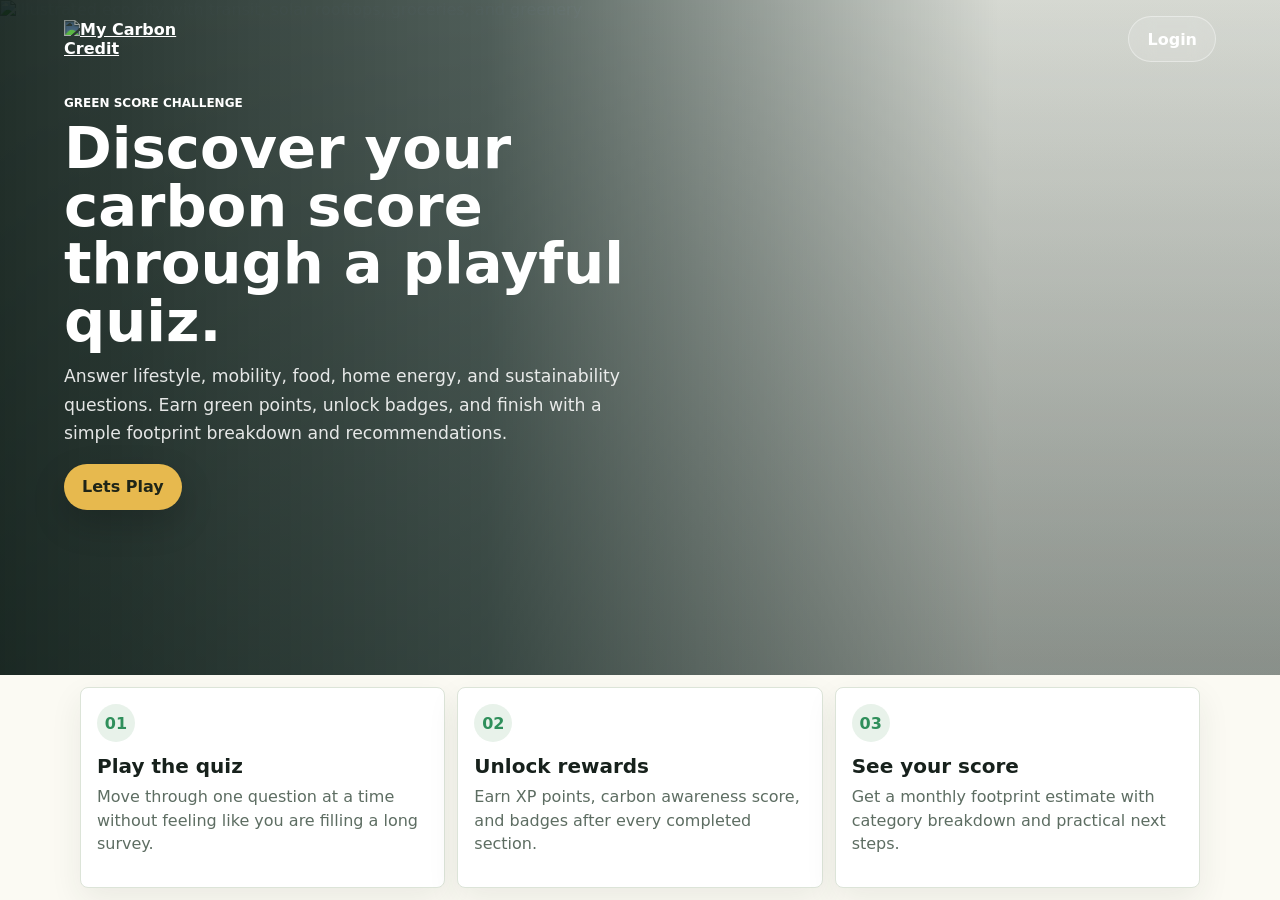
==== index.html @ 9477eb22 "Working Code - Initial Push" ====
<!doctype html>
<html lang="en">

<head>
  <meta charset="UTF-8" />
  <meta name="viewport" content="width=device-width, initial-scale=1.0" />
  <title>My Carbon Credit | Green Score Quiz</title>
  <link rel="stylesheet" href="styles.css" />
</head>

<body>
  <main class="app-shell">
    <section class="hero" aria-labelledby="app-title">
      <img class="hero-image" src="assets/hero-eco-city.png"
        alt="Illustrated eco city with transit, solar rooftops, groceries, and greenery" />
      <div class="hero-overlay"></div>
      <nav class="topbar" aria-label="Primary">
        <a class="brand-mark" href="index.html" aria-label="My Carbon Credit home">
          <img class="brand-logo full-brand-logo" src="assets/my-carbon-credit-logo.svg" alt="My Carbon Credit" />
        </a>
        <button class="ghost-button" id="loginButton" type="button">Login</button>
      </nav>
      <div class="hero-copy">
        <p class="eyebrow">Green Score Challenge</p>
        <h1 id="app-title">Discover your carbon score through a playful quiz.</h1>
        <p>
          Answer lifestyle, mobility, food, home energy, and sustainability questions. Earn green points,
          unlock badges, and finish with a simple footprint breakdown and recommendations.
        </p>
        <div class="hero-actions">
          <a class="primary-button" href="quiz.html">Lets Play</a>
        </div>
      </div>
    </section>

    <section class="landing-feature-band" aria-label="Quiz highlights">
      <article>
        <span>01</span>
        <h2>Play the quiz</h2>
        <p>Move through one question at a time without feeling like you are filling a long survey.</p>
      </article>
      <article>
        <span>02</span>
        <h2>Unlock rewards</h2>
        <p>Earn XP points, carbon awareness score, and badges after every completed section.</p>
      </article>
      <article>
        <span>03</span>
        <h2>See your score</h2>
        <p>Get a monthly footprint estimate with category breakdown and practical next steps.</p>
      </article>
    </section>
  </main>

  <dialog class="signin-dialog" id="loginDialog">
    <form method="dialog" class="signin-card">
      <button class="close-button" value="cancel" aria-label="Close" type="submit">x</button>
      <p class="micro-label">Login</p>
      <h2>Sign in to save your score.</h2>
      <div class="login-options" aria-label="Login providers">
        <a class="provider-button google-login" href="https://accounts.google.com/" target="_blank" rel="noopener">
          <svg class="provider-logo" viewBox="0 0 24 24" aria-hidden="true">
            <path fill="#4285F4"
              d="M22.56 12.25c0-.78-.07-1.53-.2-2.25H12v4.26h5.92c-.26 1.37-1.04 2.53-2.21 3.31v2.77h3.57c2.08-1.92 3.28-4.74 3.28-8.09z" />
            <path fill="#34A853"
              d="M12 23c2.97 0 5.46-.98 7.28-2.66l-3.57-2.77c-.98.66-2.23 1.06-3.71 1.06-2.86 0-5.29-1.93-6.16-4.53H2.18v2.84C3.99 20.53 7.7 23 12 23z" />
            <path fill="#FBBC05"
              d="M5.84 14.1c-.22-.66-.35-1.36-.35-2.1s.13-1.44.35-2.1V7.06H2.18C1.43 8.55 1 10.22 1 12s.43 3.45 1.18 4.94l3.66-2.84z" />
            <path fill="#EA4335"
              d="M12 5.38c1.62 0 3.06.56 4.21 1.64l3.15-3.15C17.45 2.09 14.97 1 12 1 7.7 1 3.99 3.47 2.18 7.06L5.84 9.9C6.71 7.31 9.14 5.38 12 5.38z" />
          </svg>
          Continue with Google
        </a>
        <a class="provider-button microsoft-login" href="https://login.microsoftonline.com/" target="_blank"
          rel="noopener">
          <svg class="provider-logo microsoft-logo" viewBox="0 0 23 23" aria-hidden="true">
            <path fill="#F25022" d="M1 1h10v10H1z" />
            <path fill="#7FBA00" d="M12 1h10v10H12z" />
            <path fill="#00A4EF" d="M1 12h10v10H1z" />
            <path fill="#FFB900" d="M12 12h10v10H12z" />
          </svg>
          Continue with Microsoft
        </a>
      </div>
    </form>
  </dialog>

  <script>
    const loginDialog = document.querySelector("#loginDialog");
    document.querySelector("#loginButton").addEventListener("click", () => loginDialog.showModal());
  </script>
</body>

</html>
---- styles.css ----
:root {
  --ink: #17211c;
  --muted: #5d6d62;
  --paper: #fbfaf3;
  --panel: #ffffff;
  --line: #dce4d8;
  --leaf: #2f8f5b;
  --moss: #6c8c3f;
  --teal: #2d8f90;
  --sun: #e7b94e;
  --coral: #d86a52;
  --sky: #dff0ee;
  --shadow: 0 18px 60px rgba(34, 48, 37, 0.14);
}

* {
  box-sizing: border-box;
}

html {
  scroll-behavior: smooth;
}

body {
  margin: 0;
  background: var(--paper);
  color: var(--ink);
  font-family: Inter, ui-sans-serif, system-ui, -apple-system, BlinkMacSystemFont, "Segoe UI", sans-serif;
}

button,
input,
select,
textarea {
  font: inherit;
}

button,
a {
  -webkit-tap-highlight-color: transparent;
}

.app-shell {
  min-height: 100vh;
  display: flex;
  flex-direction: column;
}

.hero {
  position: relative;
  flex: 1;
  min-height: 0;
  overflow: hidden;
  color: white;
  display: flex;
  flex-direction: column;
}

.hero-image,
.hero-overlay {
  position: absolute;
  inset: 0;
  width: 100%;
  height: 100%;
}

.hero-image {
  object-fit: cover;
}

.hero-overlay {
  background:
    linear-gradient(90deg, rgba(12, 27, 22, 0.9) 0%, rgba(14, 34, 30, 0.72) 38%, rgba(16, 40, 35, 0.16) 78%),
    linear-gradient(0deg, rgba(23, 33, 28, 0.4), rgba(23, 33, 28, 0));
}

.topbar {
  position: relative;
}

.hero-copy {
  position: relative;
  z-index: 1;
}

.topbar {
  display: flex;
  align-items: center;
  justify-content: space-between;
  gap: 16px;
  padding: 16px clamp(20px, 5vw, 72px);
}

.brand-mark {
  display: inline-flex;
  align-items: center;
  gap: 10px;
  font-weight: 800;
}

.brand-logo {
  width: 42px;
  height: 42px;
  display: block;
  border-radius: 50%;
  background: transparent;
}

.full-brand-logo {
  width: 140px;
  height: auto;
  object-fit: contain;
  background: transparent;
  padding: 0;
  border-radius: 0;
  border: none;
  filter: invert(1) hue-rotate(180deg) brightness(1.2);
  mix-blend-mode: screen;
  transition: transform 260ms ease, filter 260ms ease;
}

.full-brand-logo:hover {
  transform: scale(1.05);
  filter: invert(1) hue-rotate(180deg) brightness(1.5);
}

.hero-copy {
  width: min(680px, calc(100% - 40px));
  margin: clamp(10px, 2vh, 30px) 0 0 clamp(20px, 5vw, 72px);
  padding-bottom: 20px;
}

.eyebrow,
.micro-label {
  margin: 0;
  color: inherit;
  font-size: 0.75rem;
  font-weight: 800;
  letter-spacing: 0;
  text-transform: uppercase;
}

.hero-copy h1 {
  margin: 10px 0 12px;
  max-width: 650px;
  font-size: clamp(2.2rem, min(4.5vw, 7vh), 4rem);
  line-height: 1;
  letter-spacing: 0;
}

.hero-copy p:not(.eyebrow) {
  max-width: 580px;
  margin: 0;
  color: rgba(255, 255, 255, 0.88);
  font-size: 1.08rem;
  line-height: 1.65;
}

.hero-actions,
.badge-row {
  display: flex;
  flex-wrap: wrap;
  gap: 12px;
  margin-top: 16px;
}

.primary-button,
.secondary-button,
.ghost-button,
.text-button {
  border: 0;
  cursor: pointer;
  text-decoration: none;
}

.primary-button,
.secondary-button,
.ghost-button {
  min-height: 46px;
  display: inline-flex;
  align-items: center;
  justify-content: center;
  border-radius: 999px;
  padding: 0 18px;
  font-weight: 800;
}

.primary-button {
  background: var(--sun);
  color: #1f2518;
  box-shadow: 0 14px 34px rgba(0, 0, 0, 0.18);
}

.secondary-button,
.ghost-button {
  border: 1px solid rgba(255, 255, 255, 0.4);
  background: rgba(255, 255, 255, 0.13);
  color: white;
  backdrop-filter: blur(12px);
}

.score-strip {
  width: min(1120px, calc(100% - 32px));
  display: grid;
  grid-template-columns: repeat(4, 1fr);
  gap: 1px;
  margin: -54px auto 0;
  position: relative;
  z-index: 2;
  overflow: hidden;
  border: 1px solid var(--line);
  border-radius: 8px;
  background: var(--line);
  box-shadow: var(--shadow);
}

.landing-feature-band {
  width: min(1120px, calc(100% - 32px));
  display: grid;
  grid-template-columns: repeat(3, minmax(0, 1fr));
  gap: 12px;
  margin: 12px auto;
  flex-shrink: 0;
}

.landing-feature-band article {
  border: 1px solid var(--line);
  border-radius: 8px;
  background: white;
  padding: 16px;
  box-shadow: 0 12px 32px rgba(34, 48, 37, 0.08);
}

.landing-feature-band span {
  width: 38px;
  height: 38px;
  display: grid;
  place-items: center;
  border-radius: 50%;
  background: #e8f2ea;
  color: var(--leaf);
  font-weight: 900;
}

.landing-feature-band h2 {
  margin-top: 14px;
  font-size: 1.25rem;
}

.landing-feature-band p {
  color: var(--muted);
  line-height: 1.45;
  margin-top: 8px;
}

.score-strip>div {
  min-height: 108px;
  padding: 20px;
  background: var(--panel);
}

.score-strip .micro-label {
  color: var(--muted);
}

.score-strip strong {
  display: block;
  margin-top: 8px;
  font-size: clamp(1.2rem, 2vw, 1.7rem);
}

.progress-wrap span {
  display: block;
  color: var(--muted);
  font-size: 0.9rem;
  font-weight: 800;
}

.progress-track {
  height: 12px;
  margin-top: 14px;
  overflow: hidden;
  border-radius: 999px;
  background: #e9efe6;
}

.progress-track span {
  width: 0%;
  height: 100%;
  background: linear-gradient(90deg, var(--leaf), var(--sun), var(--coral));
  transition: width 250ms ease;
}

.workspace {
  width: min(1240px, calc(100% - 32px));
  display: grid;
  grid-template-columns: 210px minmax(0, 1fr) 360px;
  gap: 18px;
  margin: 34px auto 72px;
  align-items: start;
}

.journey-panel,
.quest-card,
.score-card,
.breakdown-card,
.recommend-card {
  border: 1px solid var(--line);
  border-radius: 8px;
  background: rgba(255, 255, 255, 0.82);
  box-shadow: 0 12px 32px rgba(34, 48, 37, 0.08);
}

.journey-panel {
  position: sticky;
  top: 18px;
  display: grid;
  gap: 8px;
  padding: 10px;
}

.step-tab {
  min-height: 56px;
  display: flex;
  align-items: center;
  gap: 10px;
  border: 0;
  border-radius: 7px;
  background: transparent;
  color: var(--muted);
  cursor: pointer;
  font-weight: 800;
  text-align: left;
}

.step-tab.active {
  background: #e8f2ea;
  color: var(--ink);
}

.step-icon {
  width: 34px;
  height: 34px;
  display: inline-flex;
  align-items: center;
  justify-content: center;
  flex: 0 0 auto;
  border-radius: 50%;
  background: white;
  color: var(--leaf);
  font-size: 0.78rem;
}

.quest-board {
  min-width: 0;
}

.quest-card {
  display: none;
  min-height: 610px;
  padding: clamp(20px, 4vw, 34px);
}

.quest-card.active {
  display: block;
}

.card-heading {
  margin-bottom: 26px;
}

.card-heading .micro-label {
  color: var(--leaf);
}

.card-heading p:not(.micro-label) {
  max-width: 680px;
  margin: 12px 0 0;
  color: var(--muted);
  line-height: 1.55;
}

h2,
h3 {
  margin: 8px 0 0;
  letter-spacing: 0;
  line-height: 1.06;
}

h2 {
  font-size: clamp(2rem, 4vw, 3.4rem);
}

h3 {
  font-size: 1.15rem;
}

.choice-grid {
  display: grid;
  grid-template-columns: repeat(2, minmax(0, 1fr));
  gap: 12px;
}

.choice-grid.three {
  grid-template-columns: repeat(3, minmax(0, 1fr));
}

.commute-grid {
  grid-template-columns: repeat(5, minmax(0, 1fr));
}

.compact-grid {
  grid-template-columns: repeat(3, minmax(0, 1fr));
}

.question-stack {
  display: grid;
  gap: 24px;
}

.question-block {
  min-width: 0;
  margin: 0;
  border: 0;
  padding: 0;
}

.question-block legend,
.select-field span,
.text-field span {
  display: block;
  margin-bottom: 12px;
  color: var(--ink);
  font-weight: 900;
}

.hidden-question {
  display: none;
}

.choice-card {
  min-height: 128px;
  display: grid;
  align-content: start;
  gap: 9px;
  border: 1px solid var(--line);
  border-radius: 8px;
  padding: 16px;
  background: #fffef8;
  cursor: pointer;
  transition: transform 160ms ease, border-color 160ms ease, background 160ms ease;
}

.choice-card:hover {
  transform: translateY(-2px);
  border-color: rgba(47, 143, 91, 0.5);
}

.choice-card input {
  width: 20px;
  height: 20px;
  accent-color: var(--leaf);
}

.choice-card:has(input:checked) {
  border-color: var(--leaf);
  background: #edf7ee;
}

.choice-card span {
  font-size: 1.05rem;
  font-weight: 900;
}

.choice-card small {
  color: var(--muted);
  line-height: 1.45;
}

.range-field {
  display: grid;
  gap: 16px;
  margin: 26px 0;
}

.range-field span {
  display: flex;
  align-items: center;
  justify-content: space-between;
  gap: 16px;
  color: var(--muted);
  font-weight: 800;
}

.range-field strong {
  color: var(--ink);
  white-space: nowrap;
}

input[type="range"] {
  width: 100%;
  accent-color: var(--leaf);
}

.select-field,
.text-field {
  display: grid;
  gap: 0;
}

.select-field select,
.text-field textarea {
  width: 100%;
  border: 1px solid var(--line);
  border-radius: 8px;
  background: #fffef8;
  color: var(--ink);
  outline: 0;
}

.select-field select {
  min-height: 50px;
  padding: 0 14px;
  cursor: pointer;
}

.text-field textarea {
  min-height: 96px;
  resize: vertical;
  padding: 14px;
  line-height: 1.45;
}

.select-field select:focus,
.text-field textarea:focus,
.signin-card input:focus {
  border-color: var(--leaf);
  box-shadow: 0 0 0 4px rgba(47, 143, 91, 0.12);
}

.results-panel {
  position: sticky;
  top: 18px;
  display: grid;
  gap: 14px;
}

.score-card,
.breakdown-card,
.recommend-card {
  padding: 20px;
}

.score-card .micro-label {
  color: var(--leaf);
}

.score-ring {
  width: 208px;
  height: 208px;
  display: grid;
  place-items: center;
  margin: 18px auto;
  border-radius: 50%;
  background:
    radial-gradient(circle at center, white 0 56%, transparent 57%),
    conic-gradient(var(--leaf) var(--score-angle), #e9efe6 0);
}

.score-ring span {
  display: block;
  font-size: 3.3rem;
  font-weight: 900;
  line-height: 1;
}

.score-ring small {
  display: block;
  width: 100px;
  color: var(--muted);
  text-align: center;
  line-height: 1.25;
}

#scoreNarrative {
  color: var(--muted);
  line-height: 1.55;
}

.badge {
  border: 1px solid var(--line);
  border-radius: 999px;
  padding: 8px 10px;
  background: #fffef8;
  color: var(--muted);
  font-size: 0.82rem;
  font-weight: 800;
}

.section-title {
  display: flex;
  align-items: center;
  justify-content: space-between;
  gap: 12px;
  margin-bottom: 14px;
}

.text-button {
  background: transparent;
  color: var(--teal);
  font-weight: 900;
}

.breakdown-item {
  display: grid;
  gap: 7px;
  margin: 14px 0;
}

.breakdown-top {
  display: flex;
  justify-content: space-between;
  gap: 12px;
  font-weight: 800;
}

.mini-track {
  height: 9px;
  overflow: hidden;
  border-radius: 999px;
  background: #e9efe6;
}

.mini-track span {
  display: block;
  height: 100%;
  background: var(--bar-color, var(--leaf));
}

ol {
  display: grid;
  gap: 12px;
  margin: 0;
  padding-left: 21px;
}

li {
  color: var(--muted);
  line-height: 1.45;
}

li strong {
  color: var(--ink);
}

dialog {
  border: 0;
  padding: 0;
  background: transparent;
}

dialog::backdrop {
  background: rgba(11, 21, 16, 0.56);
  backdrop-filter: blur(4px);
}

.signin-card,
.factor-card {
  width: min(460px, calc(100vw - 32px));
  position: relative;
  display: grid;
  gap: 16px;
  border-radius: 8px;
  background: white;
  padding: 26px;
  box-shadow: var(--shadow);
}

.factor-card {
  width: min(620px, calc(100vw - 32px));
}

.signin-card .micro-label,
.factor-card .micro-label {
  color: var(--leaf);
}

.signin-card label {
  display: grid;
  gap: 8px;
  color: var(--muted);
  font-weight: 800;
}

.signin-card input {
  width: 100%;
  min-height: 46px;
  border: 1px solid var(--line);
  border-radius: 7px;
  padding: 0 12px;
}

.login-options {
  display: grid;
  gap: 10px;
}

.provider-button {
  min-height: 56px;
  display: flex;
  align-items: center;
  justify-content: center;
  gap: 12px;
  border: 1px solid rgba(255, 255, 255, 0.08);
  border-radius: 999px;
  background: #2d2d2f;
  color: white;
  cursor: pointer;
  padding: 0 22px;
  font-weight: 900;
  text-decoration: none;
  box-shadow: 0 12px 26px rgba(23, 33, 28, 0.12);
  transition: transform 160ms ease, background 160ms ease;
}

.provider-button:hover {
  background: #232325;
  transform: translateY(-1px);
}

.provider-logo {
  width: 24px;
  height: 24px;
  flex: 0 0 auto;
}

.microsoft-logo {
  width: 22px;
  height: 22px;
}

.login-divider {
  display: grid;
  place-items: center;
  color: var(--muted);
  font-size: 0.82rem;
  font-weight: 800;
}

.close-button {
  position: absolute;
  top: 12px;
  right: 12px;
  width: 34px;
  height: 34px;
  border: 0;
  border-radius: 50%;
  background: #eef4ec;
  color: var(--muted);
  cursor: pointer;
  font-weight: 900;
}

.full {
  width: 100%;
}

.about-section {
  width: min(1120px, calc(100% - 32px));
  margin: 80px auto;
  padding: clamp(20px, 4vw, 40px);
  border: 1px solid var(--line);
  border-radius: 8px;
  background: white;
  box-shadow: 0 12px 32px rgba(34, 48, 37, 0.08);
}

.about-content {
  max-width: 800px;
  margin: 0 auto;
}

.about-content h2 {
  font-size: clamp(2rem, 3.5vw, 2.5rem);
  margin-bottom: 24px;
  color: var(--leaf);
}

.about-content h3 {
  font-size: 1.5rem;
  margin: 32px 0 16px;
  color: var(--moss);
}

.about-content p {
  color: var(--muted);
  line-height: 1.65;
  margin-bottom: 16px;
  font-size: 1.05rem;
}

.about-content ul {
  color: var(--muted);
  line-height: 1.65;
  margin-bottom: 24px;
  font-size: 1.05rem;
  padding-left: 24px;
}

.about-content li {
  margin-bottom: 8px;
}

.about-content .privacy-note {
  margin-top: 32px;
  padding: 16px;
  background: #f8faf7;
  border-left: 4px solid var(--leaf);
  border-radius: 4px;
  font-size: 0.95rem;
  font-style: italic;
}

@media (max-width: 1050px) {
  .workspace {
    grid-template-columns: 1fr;
  }

  .journey-panel,
  .results-panel {
    position: static;
  }

  .journey-panel {
    grid-template-columns: repeat(5, 1fr);
  }

  .step-tab {
    justify-content: center;
    flex-direction: column;
    min-height: 78px;
    font-size: 0.82rem;
    text-align: center;
  }
}

@media (max-width: 760px) {
  .hero {
    min-height: 640px;
  }

  .hero-overlay {
    background: linear-gradient(180deg, rgba(12, 27, 22, 0.88), rgba(12, 27, 22, 0.68) 64%, rgba(12, 27, 22, 0.3));
  }

  .topbar {
    padding: 18px;
  }

  .hero-copy {
    width: calc(100% - 36px);
    margin: 58px 18px 0;
  }

  .score-strip {
    grid-template-columns: repeat(2, 1fr);
  }

  .landing-feature-band {
    grid-template-columns: 1fr;
  }

  .journey-panel {
    grid-template-columns: repeat(2, 1fr);
  }

  .choice-grid,
  .choice-grid.three,
  .commute-grid,
  .compact-grid {
    grid-template-columns: 1fr;
  }

  .quest-card {
    min-height: 0;
  }
}

@media (max-width: 520px) {
  .score-strip {
    grid-template-columns: 1fr;
  }

  .hero-actions {
    flex-direction: column;
    align-items: stretch;
  }

  .score-ring {
    width: 176px;
    height: 176px;
  }
}
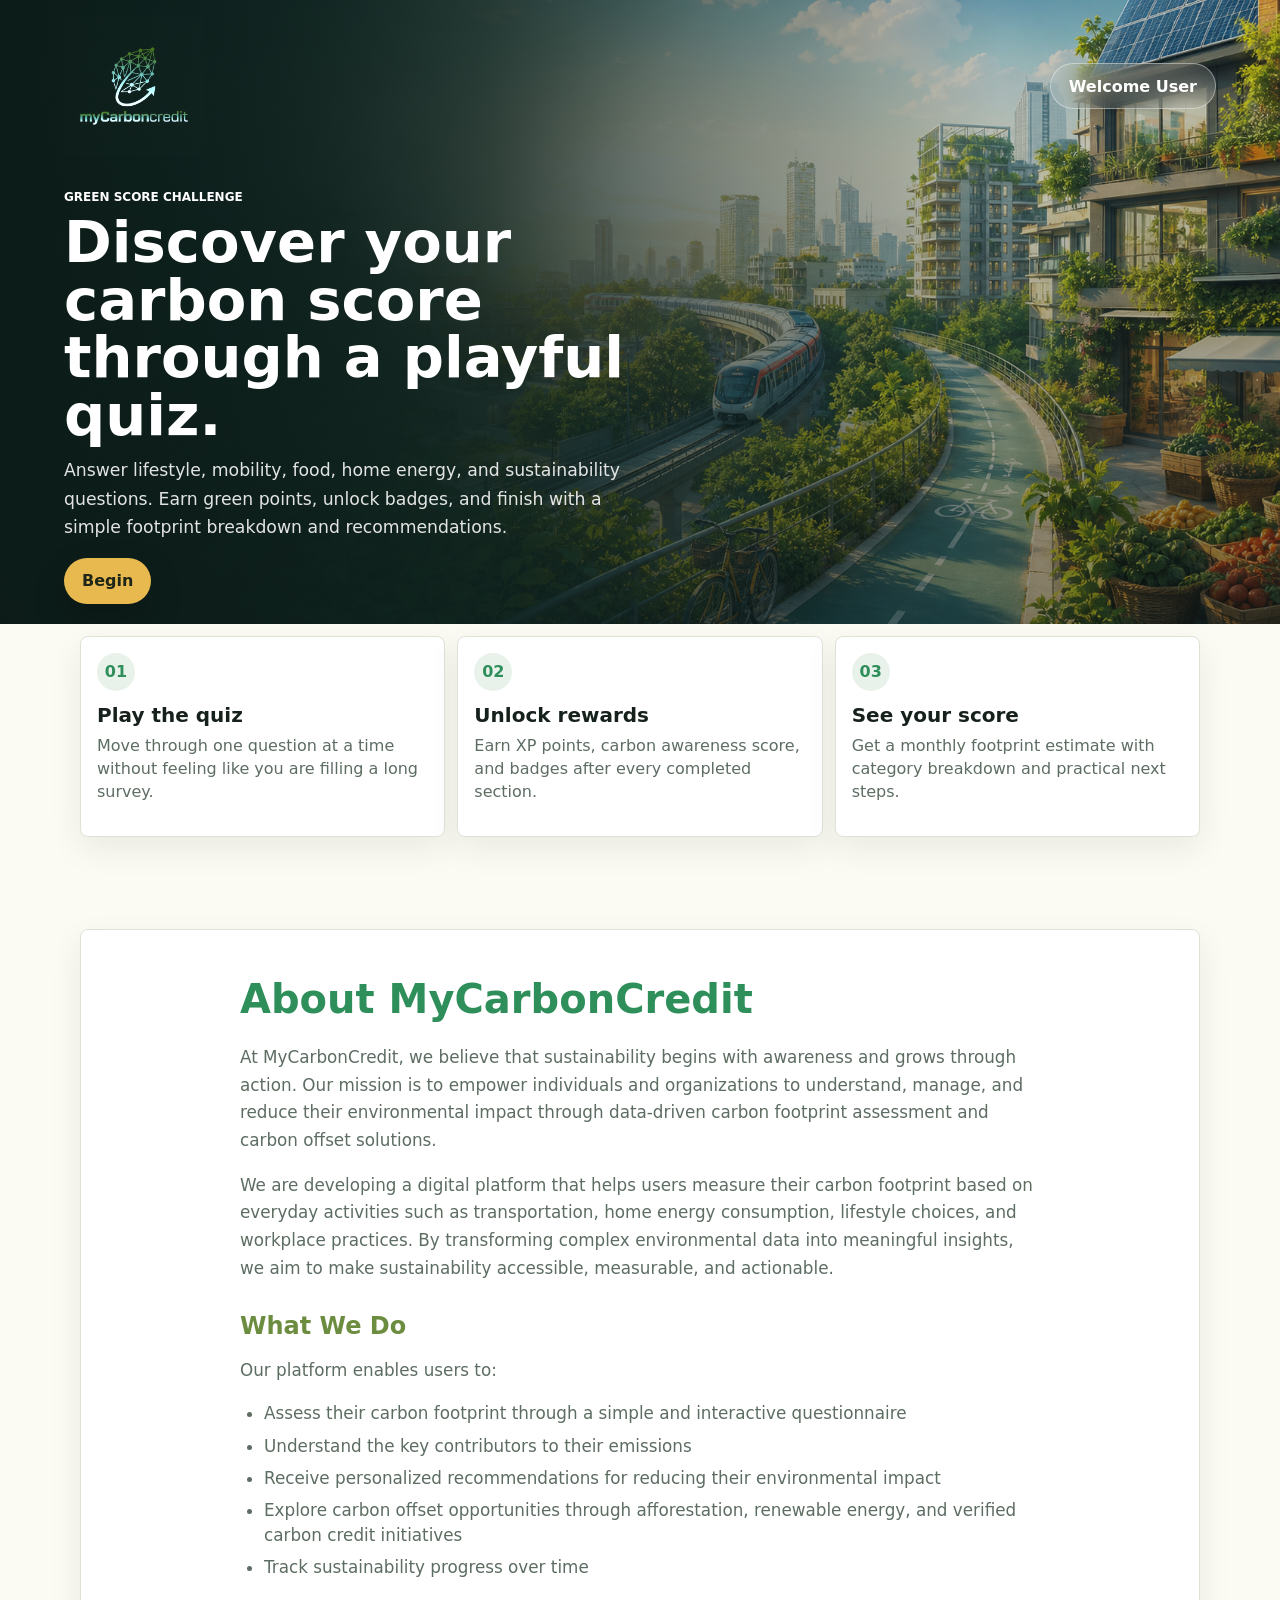
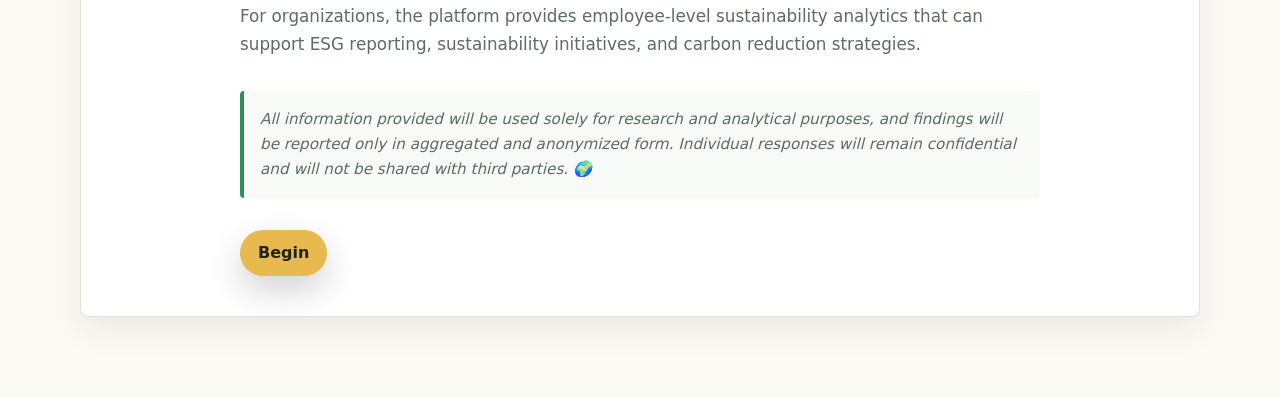
==== commit 0faca383: "13th Backup file" ====
--- a/index.html
+++ b/index.html
@@ -16,9 +16,9 @@
       <div class="hero-overlay"></div>
       <nav class="topbar" aria-label="Primary">
         <a class="brand-mark" href="index.html" aria-label="My Carbon Credit home">
-          <img class="brand-logo full-brand-logo" src="assets/my-carbon-credit-logo.svg" alt="My Carbon Credit" />
+          <img class="brand-logo full-brand-logo" src="assets/Data Leaf.png" alt="My Carbon Credit" />
         </a>
-        <button class="ghost-button" id="loginButton" type="button">Login</button>
+        <span class="ghost-button" style="cursor: default; pointer-events: none;">Welcome User</span>
       </nav>
       <div class="hero-copy">
         <p class="eyebrow">Green Score Challenge</p>
@@ -28,7 +28,7 @@
           unlock badges, and finish with a simple footprint breakdown and recommendations.
         </p>
         <div class="hero-actions">
-          <a class="primary-button" href="quiz.html">Lets Play</a>
+          <a class="primary-button" href="quiz.html">Begin</a>
         </div>
       </div>
     </section>
@@ -50,45 +50,48 @@
         <p>Get a monthly footprint estimate with category breakdown and practical next steps.</p>
       </article>
     </section>
+
+    <section class="about-section" aria-labelledby="about-title">
+      <div class="about-content">
+        <h2 id="about-title">About MyCarbonCredit</h2>
+        <p>
+          At MyCarbonCredit, we believe that sustainability begins with awareness and grows through action. Our mission
+          is to empower individuals and organizations to understand, manage, and reduce their environmental impact
+          through data-driven carbon footprint assessment and carbon offset solutions.
+        </p>
+        <p>
+          We are developing a digital platform that helps users measure their carbon footprint based on everyday
+          activities such as transportation, home energy consumption, lifestyle choices, and workplace practices. By
+          transforming complex environmental data into meaningful insights, we aim to make sustainability accessible,
+          measurable, and actionable.
+        </p>
+
+        <h3>What We Do</h3>
+        <p>Our platform enables users to:</p>
+        <ul>
+          <li>Assess their carbon footprint through a simple and interactive questionnaire</li>
+          <li>Understand the key contributors to their emissions</li>
+          <li>Receive personalized recommendations for reducing their environmental impact</li>
+          <li>Explore carbon offset opportunities through afforestation, renewable energy, and verified carbon credit
+            initiatives</li>
+          <li>Track sustainability progress over time</li>
+        </ul>
+
+        <p>
+          For organizations, the platform provides employee-level sustainability analytics that can support ESG
+          reporting, sustainability initiatives, and carbon reduction strategies.
+        </p>
+        <p class="privacy-note">
+          All information provided will be used solely for research and analytical purposes, and findings will be
+          reported only in aggregated and anonymized form. Individual responses will remain confidential and will not be
+          shared with third parties. 🌍
+        </p>
+        <div class="hero-actions" style="margin-top: 32px;">
+          <a class="primary-button" href="quiz.html">Begin</a>
+        </div>
+      </div>
+    </section>
   </main>
-
-  <dialog class="signin-dialog" id="loginDialog">
-    <form method="dialog" class="signin-card">
-      <button class="close-button" value="cancel" aria-label="Close" type="submit">x</button>
-      <p class="micro-label">Login</p>
-      <h2>Sign in to save your score.</h2>
-      <div class="login-options" aria-label="Login providers">
-        <a class="provider-button google-login" href="https://accounts.google.com/" target="_blank" rel="noopener">
-          <svg class="provider-logo" viewBox="0 0 24 24" aria-hidden="true">
-            <path fill="#4285F4"
-              d="M22.56 12.25c0-.78-.07-1.53-.2-2.25H12v4.26h5.92c-.26 1.37-1.04 2.53-2.21 3.31v2.77h3.57c2.08-1.92 3.28-4.74 3.28-8.09z" />
-            <path fill="#34A853"
-              d="M12 23c2.97 0 5.46-.98 7.28-2.66l-3.57-2.77c-.98.66-2.23 1.06-3.71 1.06-2.86 0-5.29-1.93-6.16-4.53H2.18v2.84C3.99 20.53 7.7 23 12 23z" />
-            <path fill="#FBBC05"
-              d="M5.84 14.1c-.22-.66-.35-1.36-.35-2.1s.13-1.44.35-2.1V7.06H2.18C1.43 8.55 1 10.22 1 12s.43 3.45 1.18 4.94l3.66-2.84z" />
-            <path fill="#EA4335"
-              d="M12 5.38c1.62 0 3.06.56 4.21 1.64l3.15-3.15C17.45 2.09 14.97 1 12 1 7.7 1 3.99 3.47 2.18 7.06L5.84 9.9C6.71 7.31 9.14 5.38 12 5.38z" />
-          </svg>
-          Continue with Google
-        </a>
-        <a class="provider-button microsoft-login" href="https://login.microsoftonline.com/" target="_blank"
-          rel="noopener">
-          <svg class="provider-logo microsoft-logo" viewBox="0 0 23 23" aria-hidden="true">
-            <path fill="#F25022" d="M1 1h10v10H1z" />
-            <path fill="#7FBA00" d="M12 1h10v10H12z" />
-            <path fill="#00A4EF" d="M1 12h10v10H1z" />
-            <path fill="#FFB900" d="M12 12h10v10H12z" />
-          </svg>
-          Continue with Microsoft
-        </a>
-      </div>
-    </form>
-  </dialog>
-
-  <script>
-    const loginDialog = document.querySelector("#loginDialog");
-    document.querySelector("#loginButton").addEventListener("click", () => loginDialog.showModal());
-  </script>
 </body>
 
 </html>
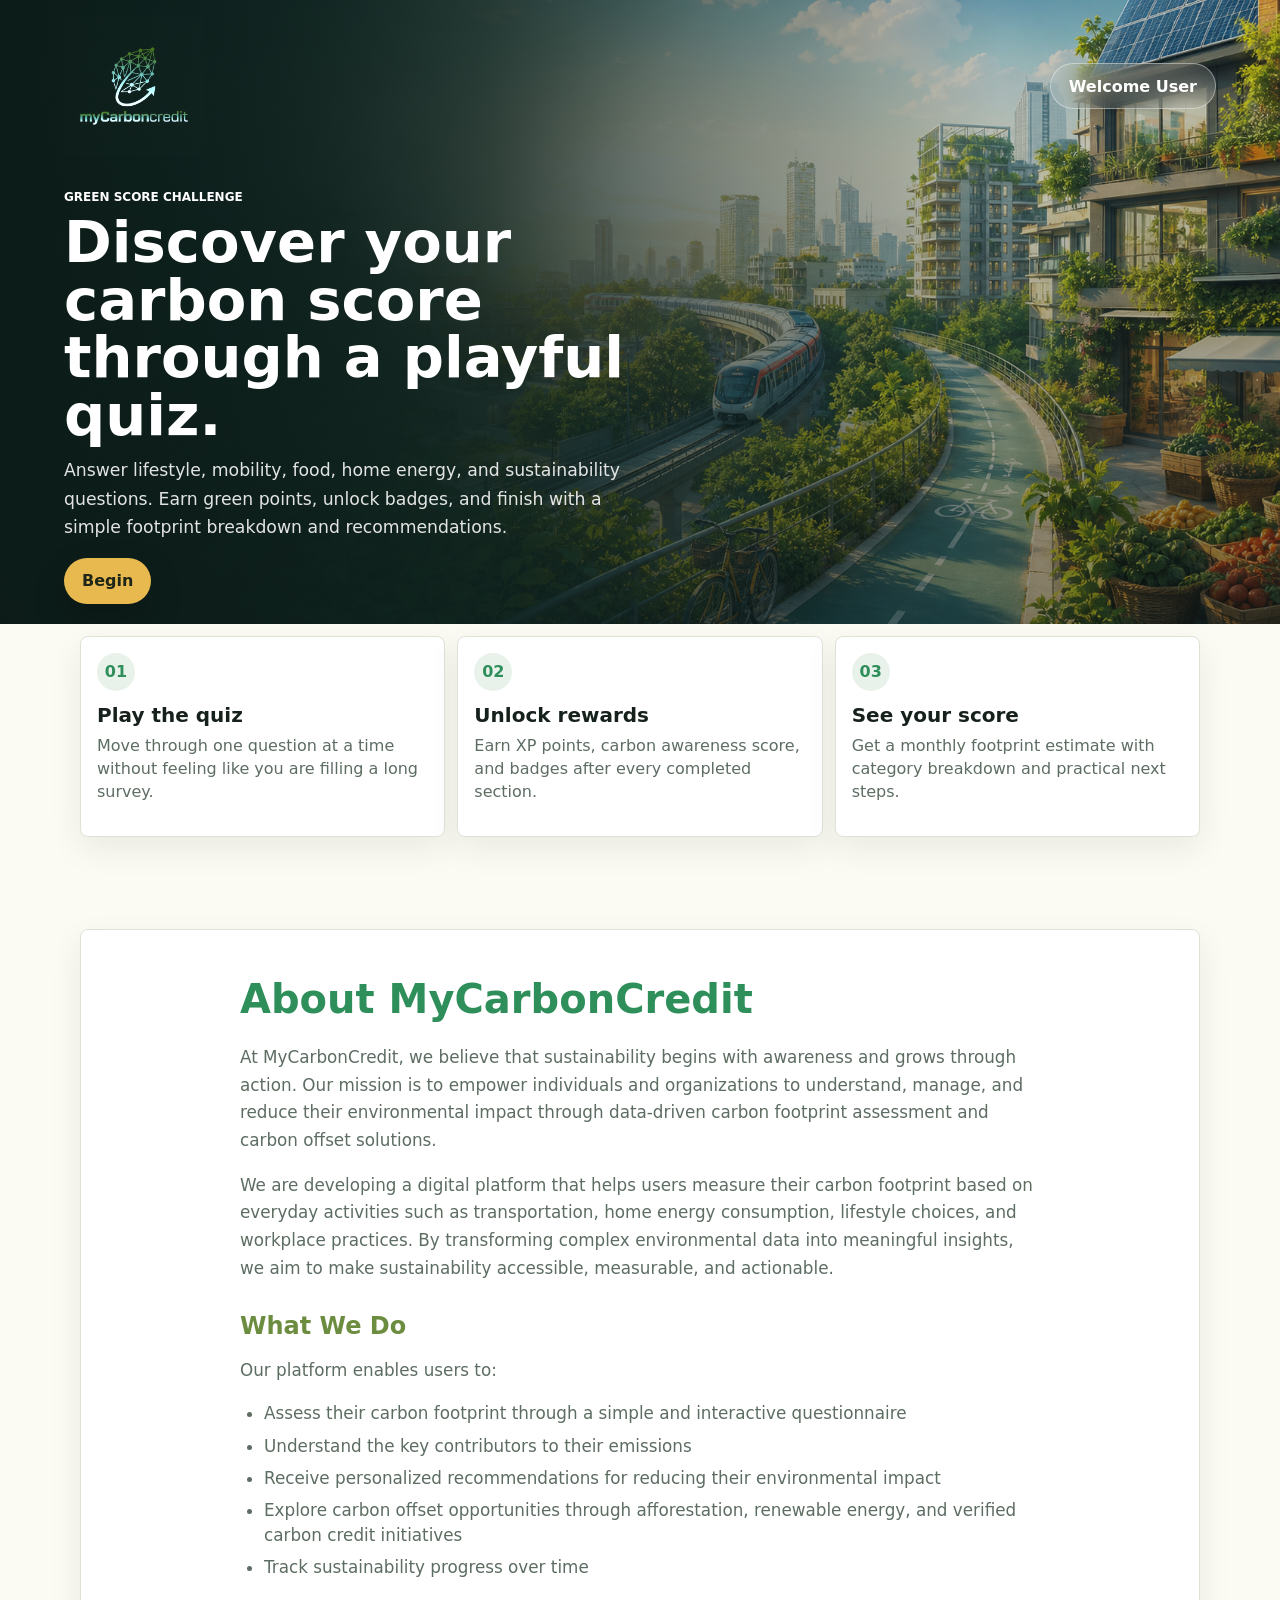
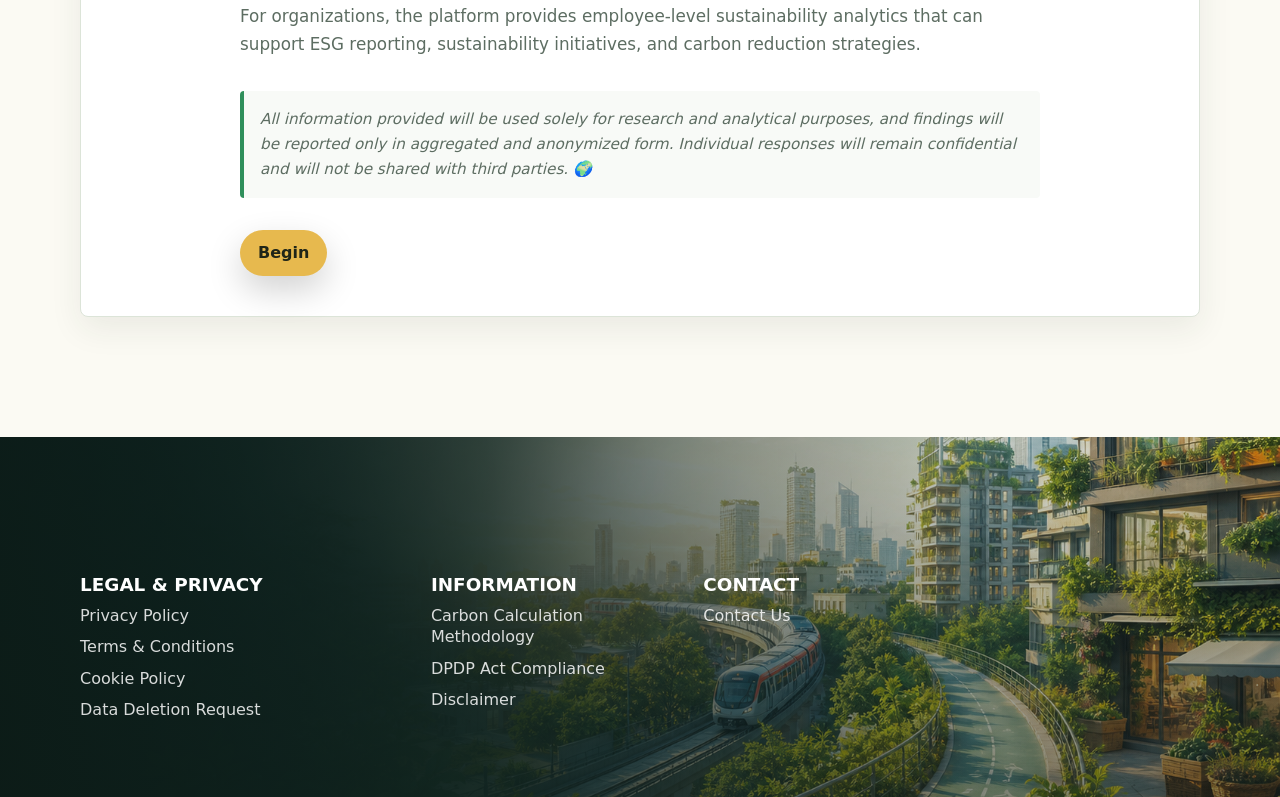
==== commit a45930d7: "Syncing up the latest code fixes" ====
--- a/index.html
+++ b/index.html
@@ -91,7 +91,43 @@
         </div>
       </div>
     </section>
+    <section class="hero footer-hero" aria-labelledby="footer-title">
+      <img class="hero-image" src="assets/hero-eco-city.png"
+        alt="Illustrated eco city with transit, solar rooftops, groceries, and greenery" />
+      <div class="hero-overlay"></div>
+      <footer class="site-footer">
+        <div class="footer-container">
+          <!-- <div class="footer-section footer-brand">
+            <img class="brand-logo full-brand-logo" src="assets/Data Leaf.png" alt="My Carbon Credit" />
+            <h2 id="footer-title">My Carbon Credit</h2>
+            <p>
+              An academic initiative to help individuals understand, measure, and reduce their carbon footprint.
+            </p>
+          </div> -->
+
+          <div class="footer-section">
+            <h3>Legal &amp; Privacy</h3>
+            <a href="priv-policy-footer.html">Privacy Policy</a>
+            <a href="tnc-footer.html">Terms &amp; Conditions</a>
+            <a href="cookie-policy.html">Cookie Policy</a>
+            <a href="data-deletion-footer.html">Data Deletion Request</a>
+          </div>
+
+          <div class="footer-section">
+            <h3>Information</h3>
+            <a href="transparency-carbon-methodology.html">Carbon Calculation Methodology</a>
+            <a href="dpdp-compliance-footer.html">DPDP Act Compliance</a>
+            <a href="disclaimer.html">Disclaimer</a>
+          </div>
+
+          <div class="footer-section">
+            <h3>Contact</h3>
+            <a href="contact.html">Contact Us</a>
+          </div>
+        </div>
+      </footer>
+    </section>
   </main>
 </body>
 
-</html>+</html>
--- a/styles.css
+++ b/styles.css
@@ -821,6 +821,82 @@
   font-style: italic;
 }
 
+.footer-hero {
+  flex: 0 0 auto;
+  min-height: 360px;
+  margin-top: 40px;
+}
+
+.site-footer {
+  position: relative;
+  z-index: 1;
+  width: 100%;
+  margin-top: auto;
+  padding: clamp(44px, 7vw, 76px) clamp(20px, 5vw, 72px);
+}
+
+.footer-container {
+  width: min(1120px, 100%);
+  display: grid;
+  grid-template-columns: minmax(240px, 1.35fr) repeat(3, minmax(150px, 1fr));
+  gap: clamp(24px, 4vw, 48px);
+  margin: 0 auto;
+}
+
+.footer-section {
+  min-width: 0;
+  display: flex;
+  flex-direction: column;
+  align-items: flex-start;
+  gap: 10px;
+}
+
+.footer-brand {
+  max-width: 430px;
+}
+
+.footer-brand .full-brand-logo {
+  width: 152px;
+  margin-bottom: 6px;
+}
+
+.footer-section h2,
+.footer-section h3 {
+  margin: 0;
+  color: white;
+}
+
+.footer-section h2 {
+  font-size: clamp(2rem, 3.4vw, 3rem);
+}
+
+.footer-section h3 {
+  font-size: 1.15rem;
+  font-weight: 900;
+  text-transform: uppercase;
+}
+
+.footer-section p {
+  max-width: 380px;
+  margin: 0;
+  color: rgba(255, 255, 255, 0.86);
+  font-size: 1rem;
+  line-height: 1.65;
+}
+
+.footer-section a {
+  color: rgba(255, 255, 255, 0.84);
+  font-weight: 400;
+  line-height: 1.35;
+  text-decoration: none;
+  transition: color 160ms ease, transform 160ms ease;
+}
+
+.footer-section a:hover {
+  color: var(--sun);
+  transform: translateX(3px);
+}
+
 @media (max-width: 1050px) {
   .workspace {
     grid-template-columns: 1fr;
@@ -833,6 +909,10 @@
 
   .journey-panel {
     grid-template-columns: repeat(5, 1fr);
+  }
+
+  .footer-container {
+    grid-template-columns: repeat(2, minmax(0, 1fr));
   }
 
   .step-tab {
@@ -870,6 +950,18 @@
     grid-template-columns: 1fr;
   }
 
+  .footer-hero {
+    min-height: 0;
+  }
+
+  .site-footer {
+    padding: 42px 18px;
+  }
+
+  .footer-container {
+    grid-template-columns: 1fr;
+  }
+
   .journey-panel {
     grid-template-columns: repeat(2, 1fr);
   }
@@ -900,4 +992,4 @@
     width: 176px;
     height: 176px;
   }
-}+}
